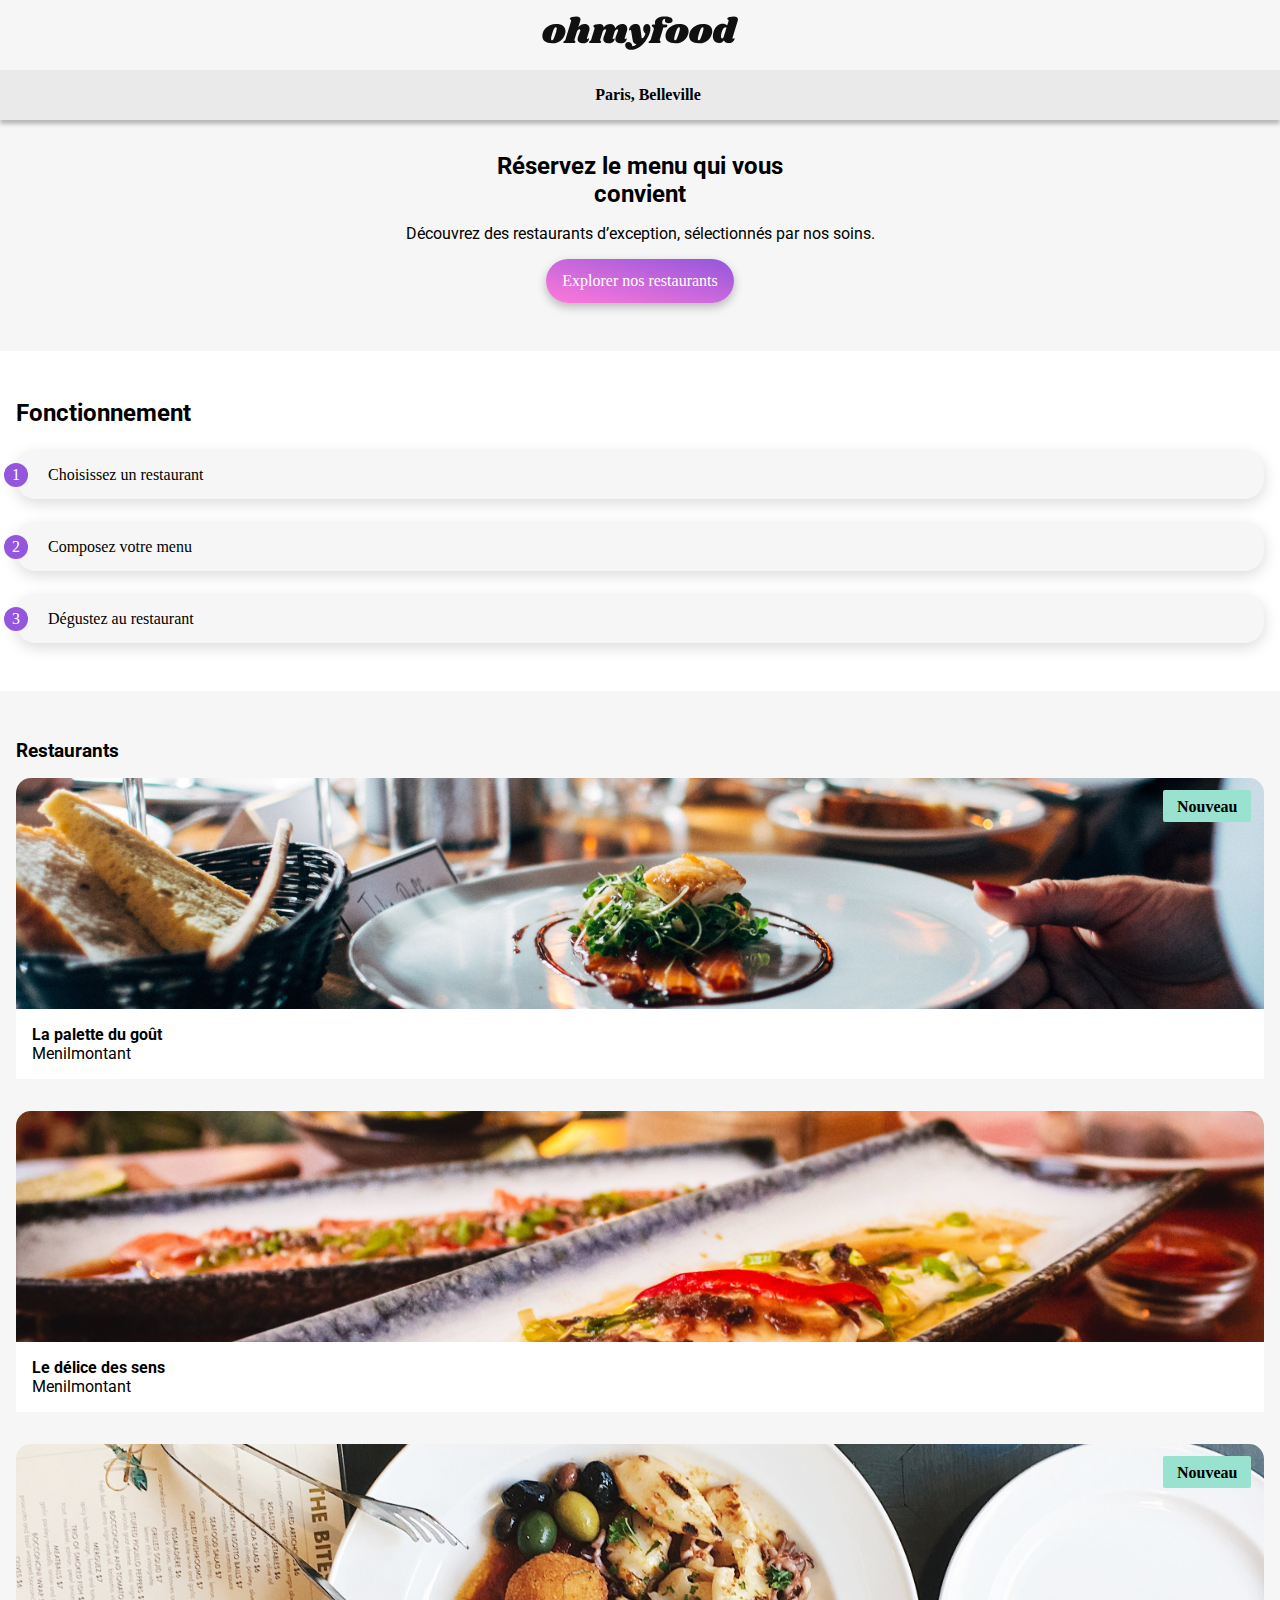
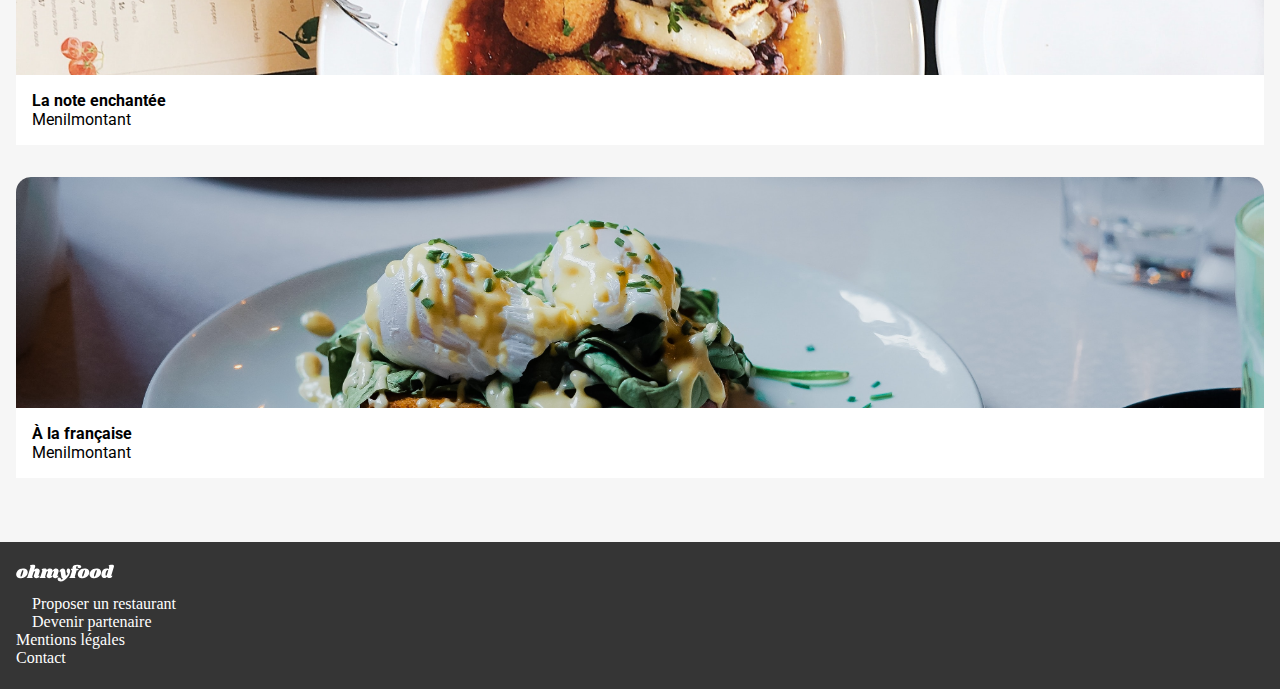
==== index.html @ 1c8f50cb "commit stucture du site plus code html et css indes.html" ====
<!DOCTYPE html>
<html lang="fr">
<head>
    <meta charset="UTF-8">
    <meta name="viewport" content="width=device-width, initial-scale=1.0">
    <title>Ohmyfood</title>
    <link rel="preconnect" href="https://fonts.googleapis.com">
    <link rel="preconnect" href="https://fonts.gstatic.com" crossorigin>
    <link href="https://fonts.googleapis.com/css2?family=Roboto:ital,wght@0,100;0,300;0,400;0,500;0,700;0,900;1,100;1,300;1,400;1,500;1,700;1,900&family=Shrikhand&display=swap" rel="stylesheet">
    <link rel="stylesheet" href="https://cdnjs.cloudflare.com/ajax/libs/font-awesome/6.2.1/css/all.min.css"
    integrity="sha512-MV7K8+y+gLIBoVD59lQIYicR65iaqukzvf/nwasF0nqhPay5w/9lJmVM2hMDcnK1OnMGCdVK+iQrJ7lzPJQd1w=="
    crossorigin="anonymous" referrerpolicy="no-referrer" >
    <link rel="stylesheet" href="./CSS/styles.css" />
</head>
<body>

    <div class="main_contener">
        <hedder class="header">
            <div class="header__logo">
                <a href="#" class="header__link__back hidden"><i class="fa-solid fa-arrow-left"></i></a>
                <img src="./images/logo/ohmyfood@2x.svg" alt="Logo">
            </div>
            <div class="header__location">
                <i class="fa-solid fa-location-dot"></i><span>Paris, Belleville</span>
            </div>
        </hedder>

        <main class="main">
            <section class="present">
                <header class="present__header">
                    <H1 class="present__titre1">Réservez le menu qui vous convient</H1>
                    <p class="present__texte">Découvrez des restaurants d’exception, sélectionnés par nos soins.</p>
                    <a href="#restaurants" class="button">Explorer nos restaurants</a>
                </header>
                <div class="usage">
                    <h1 class="present__titre2">Fonctionnement</h1>
                    <div class="usage__step" value="1">
                        <i class="fa-solid fa-mobile-screen fa-color-grey"></i>
                        <span>Choisissez un restaurant</span>
                    </div>
                    <div class="usage__step" value="2">
                        <i class="fa-solid fa-list-ul fa-color-grey"></i>
                        <span>Composez votre menu</span>
                    </div>
                    <div class="usage__step" value="3">
                        <i class="fa-solid fa-store fa-color-red"></i>
                        <span>Dégustez au restaurant</span>
                    </div>
                </div>
            </section>
            <section class="articles" id="restaurants">
                <h1 class="articles__titre1">Restaurants</h1>
                <a href="./menu1.html">
                    <article class="article">
                        <div class="badge badge__new">Nouveau</div>
                        <img src="./images/restaurants/jay-wennington-N_Y88TWmGwA-unsplash.jpg" alt="Plat" class="article__img">
                        <div class="article__contenu">
                            <div>
                                <h3 class="article__titre2">La palette du goût</h3>
                                <p class="article__texte">Menilmontant</p>
                            </div>
                            <div>
                                <i class="fa-regular fa-heart reco__reg"></i>
                            </div>
                        </div>
                    </article>
                </a>
                <a href="#">
                    <article class="article">
                        <div class="badge">Nouveau</div>
                        <img src="./images/restaurants/louis-hansel-shotsoflouis-qNBGVyOCY8Q-unsplash.jpg" alt="Plat" class="article__img">
                        <div class="article__contenu">
                            <div>
                                <h3 class="article__titre2">Le délice des sens</h3>
                                <p class="article__texte">Menilmontant</p>
                            </div>
                            <div><i class="fa-regular fa-heart"></i></div>
                        </div>
                    </article>
                </a>
                <a href="#">
                    <article class="article">
                        <div class="badge badge__new">Nouveau</div>
                        <img src="./images/restaurants/stil-u2Lp8tXIcjw-unsplash.jpg" alt="Plat" class="article__img">
                        <div class="article__contenu">
                            <div>
                                <h3 class="article__titre2">La note enchantée</h3>
                                <p class="article__texte">Menilmontant</p>
                            </div>
                            <div><i class="fa-regular fa-heart"></i></div>
                        </div>
                    </article>
                </a>
                <a href="#">
                    <article class="article">
                        <div class="badge">Nouveau</div>
                        <img src="./images/restaurants/toa-heftiba-DQKerTsQwi0-unsplash.jpg" alt="Plat" class="article__img">
                        <div class="article__contenu">
                            <div>
                                <h3 class="article__titre2">À la française</h3>
                                <p class="article__texte">Menilmontant</p>
                            </div>
                            <div><i class="fa-regular fa-heart"></i></div>
                        </div>
                    </article>
                </a>
        </main>   
        <footer class="footer">
            <img src="./images/logo/ohmyfood.svg" alt="logo" class="footer__logo">
            <nav class="footer__nav"> 
                <a href="#" class="footer__lnk"><i class="fa-solid fa-utensils fa-color-blc"></i>Proposer un restaurant</a>
                <a href="#" class="footer__lnk"><i class="fa-solid fa-handshake-angle fa-color-blc"></i>Devenir partenaire</a>
                <a href="#" class="footer__lnk">Mentions légales</a>
                <a href="mailto:contact@ohmyfood.com?subject:Contact" class="footer__lnk">Contact</a>
            </nav>
        </footer>
    </div>
</body>
</html>
---- CSS/styles.css ----
@charset "UTF-8";
/* Styles pour le site Ohmyfood */
/* variables et classes genriques */
/*! minireset.css v0.0.6 | MIT License | github.com/jgthms/minireset.css */
html,
body,
p,
ol,
ul,
li,
dl,
dt,
dd,
blockquote,
figure,
fieldset,
legend,
textarea,
pre,
iframe,
hr,
h1,
h2,
h3,
h4,
h5,
h6 {
  margin: 0;
  padding: 0;
}

h1,
h2,
h3,
h4,
h5,
h6 {
  font-size: 100%;
  font-weight: normal;
}

ul {
  list-style: none;
}

button,
input,
select {
  margin: 0;
}

html {
  box-sizing: border-box;
}

*, *::before, *::after {
  box-sizing: inherit;
}

img,
video {
  height: auto;
  max-width: 100%;
}

iframe {
  border: 0;
}

table {
  border-collapse: collapse;
  border-spacing: 0;
}

td,
th {
  padding: 0;
}

:root {
  color: black;
  font-size: 1rem;
}

* {
  box-sizing: border-box;
  color: black;
}

body {
  margin: 0;
}

p {
  font-family: Roboto, sans-serif;
}

a {
  text-decoration: none;
}

.fa-regular {
  color: #9356DC;
  font-weight: 400;
  transition: font-weight 400ms;
}
.fa-regular:hover {
  font-weight: 900;
}

.fa-color-blc {
  color: white;
}

.fa-color-red {
  color: #9356DC;
}

.fa-color-grey {
  color: #7E7E7E;
}

.article__titre2, .article__titre1, .articles__titre1, .present__titre2, .present__titre1 {
  font-family: Roboto, sans-serif;
  font-weight: 700;
  padding: 0;
  margin: 0;
}

.main_contener {
  display: flex;
  flex-direction: column;
  background: #F6F6F6;
  max-width: 1440px;
  margin: auto;
}

.button {
  border-radius: 25px;
  background: linear-gradient(193deg, #9356DC, #FF79DA);
  box-shadow: 0px 4px 10px 0px rgba(0, 0, 0, 0.25);
  color: white;
  padding: 0.8em 1em;
  font-weight: 500;
}
.button:hover {
  color: white;
  opacity: 0.8;
}

/* styles section header */
/* Style entete de page */
.header {
  position: relative;
  display: flex;
  flex-direction: column;
  align-items: center;
}
.header__logo {
  padding: 1rem;
}
.header__link__back {
  position: absolute;
  font-size: 1.5rem;
  font-weight: 900;
  top: 1.2rem;
  left: 1.5rem;
  z-index: 3;
  display: inline-block;
}
.header__location {
  display: flex;
  flex-direction: row;
  justify-content: center;
  gap: 1rem;
  padding: 1rem 0;
  width: 100%;
  background: var(--Grey-2, #EAEAEA);
  box-shadow: 0px 4px 4px 0px rgba(0, 0, 0, 0.25);
}
.header__location span, .header__location i {
  display: inline-block;
  font-weight: 600;
}

.hidden {
  display: none;
}

/* styles section presentation */
/* styles de la section présentation */
.present {
  display: flex;
  flex-direction: column;
  align-items: center;
}
.present__header {
  display: flex;
  flex-direction: column;
  align-items: center;
  padding: 2rem 0 3rem 0;
}
.present__titre1 {
  font-size: 1.5rem;
  width: 70%;
  text-align: center;
}
.present__titre2 {
  font-size: 1.5rem;
  width: 100%;
  text-align: left;
}
.present__texte {
  font-size: 1rem;
  font-weight: 400;
  padding: 1rem;
}

.usage {
  display: flex;
  flex-direction: column;
  background-color: white;
  align-items: center;
  width: 100%;
  padding: 3rem 1rem 3rem 1rem;
  gap: 1.5rem;
  counter-reset: step_count;
}
.usage__step {
  position: relative;
  display: flex;
  flex-direction: row;
  align-items: center;
  gap: 1rem;
  border-radius: 20px;
  background: var(--Background, #F6F6F6);
  box-shadow: 0px 4px 15px 0px rgba(0, 0, 0, 0.15);
  width: 100%;
  height: 3rem;
  padding-left: 1rem;
}
.usage__step::before {
  display: block;
  position: absolute;
  top: 0.75rem;
  left: -0.75rem;
  counter-increment: step_count;
  content: counter(step_count);
  background-color: #9356DC;
  color: white;
  width: 1.5rem;
  height: 1.5rem;
  text-align: center;
  line-height: 1.5rem;
  border-radius: 50%;
}

/* styles section main */
.main {
  display: flex;
  flex-direction: column;
}

.articles {
  display: flex;
  flex-direction: column;
  flex-wrap: wrap;
  justify-content: space-between;
  padding: 3rem 1rem;
  gap: 1rem;
  width: 100%;
}
.articles__titre1 {
  font-size: 1.2rem;
  width: 100%;
}

.article {
  position: relative;
  display: flex;
  flex-direction: column;
  justify-content: space-between;
  align-items: flex-start;
  width: 100%;
  padding: 0 0 1rem 0;
}
.article__contenu {
  display: flex;
  flex-direction: row;
  width: 100%;
  justify-content: space-between;
  align-items: center;
  padding: 1rem;
  background-color: white;
}
.article__contenu--div {
  display: flex;
  flex-direction: column;
  justify-content: center;
}
.article__titre1 {
  font-size: 1.5rem;
}
.article__titre2 {
  font-size: 1rem;
}
.article__texte {
  color: black;
  text-align: left;
  margin: 0;
}
.article__img {
  width: 100%;
  height: 231px;
  object-fit: cover;
  border-radius: 15px 15px 0 0;
}

.badge {
  position: absolute;
  display: none;
  width: 5.5rem;
  height: 2rem;
  top: 0.8rem;
  right: 0.8rem;
  padding-top: 0.5rem;
  font-weight: 700;
  border-radius: 2px;
  background: var(--Green, #99E2D0);
  text-align: center;
}
.badge__new {
  display: block;
}

/* styles section footer */
.footer {
  display: flex;
  flex-direction: column;
  align-items: flex-start;
  padding: 1.4rem 1rem;
  gap: 0.8rem;
  background-color: #353535;
}
.footer__nav {
  display: flex;
  flex-direction: column;
  align-items: flex-start;
  color: white;
}
.footer__lnk {
  display: flex;
  flex-direction: row;
  gap: 1rem;
  color: white;
}
.footer__lnk i::before {
  display: inline-block;
  width: 0.8rem;
}
.footer__logo {
  display: block;
}

/*# sourceMappingURL=styles.css.map */
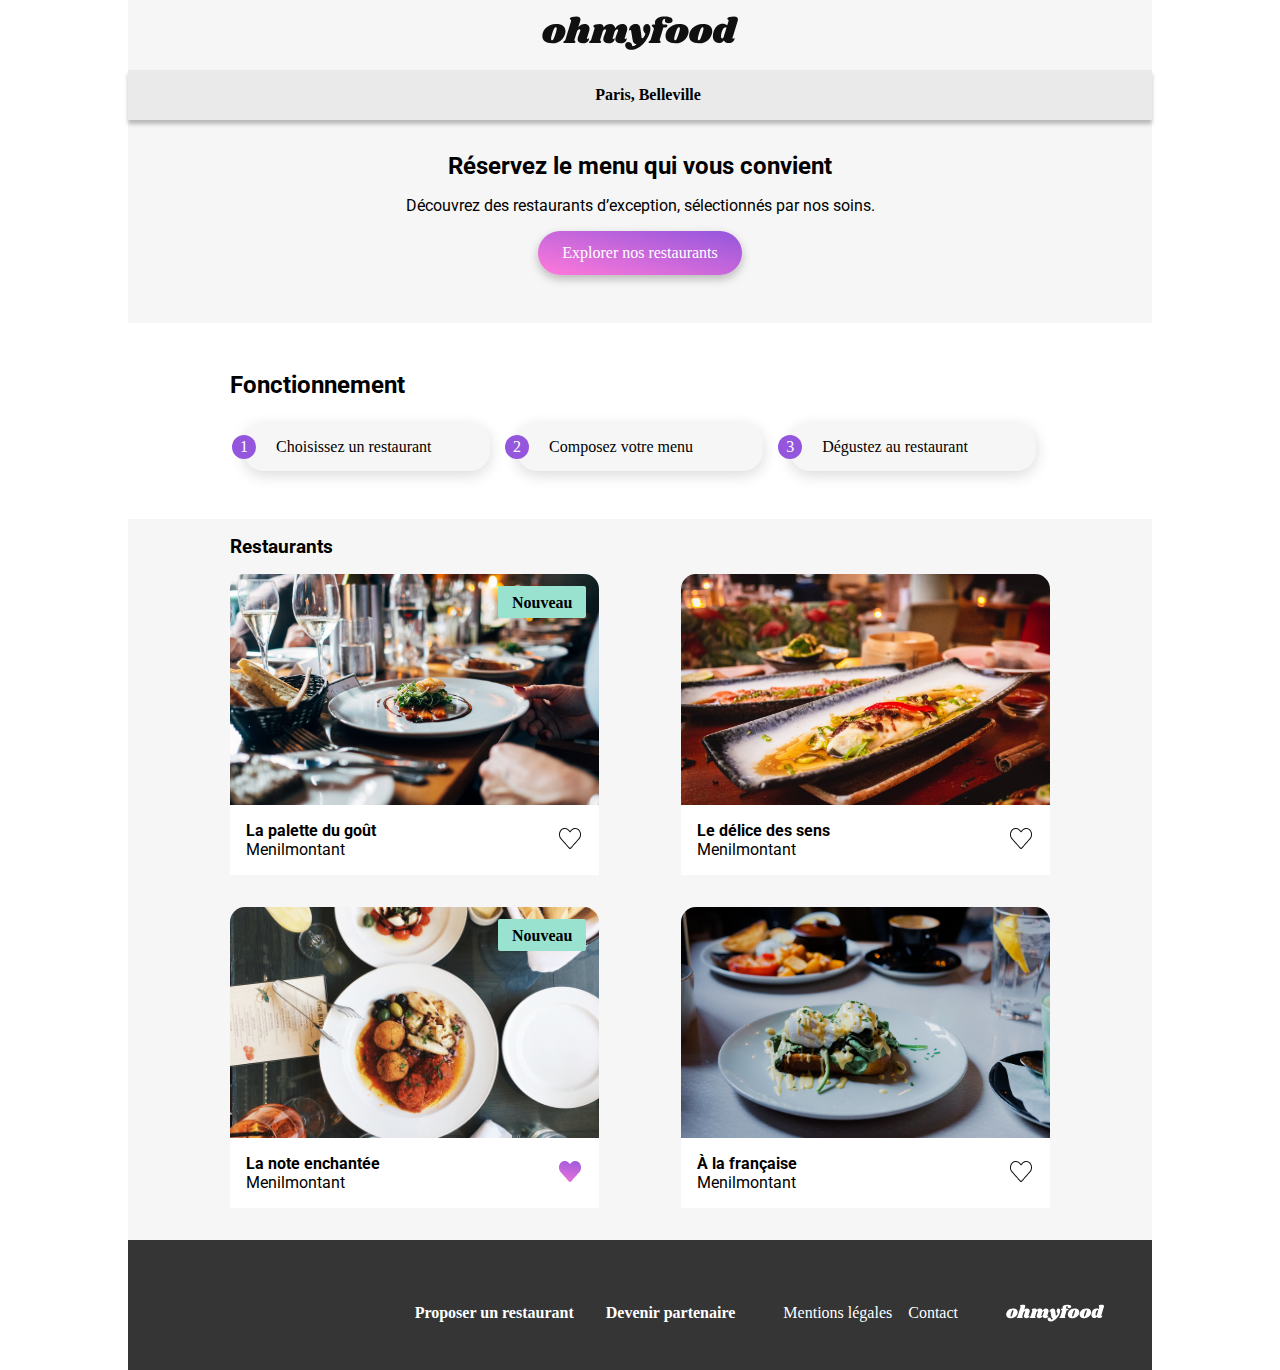
==== commit 69f1f6fa: "Ajout page de menu, transition et animation + responsive" ====
--- a/index.html
+++ b/index.html
@@ -13,8 +13,16 @@
     <link rel="stylesheet" href="./CSS/styles.css" />
 </head>
 <body>
-
-    <div class="main_contener">
+        <!--loader-->
+    <div class="loader">
+        <div class="barre barre_1"></div>
+        <div class="barre barre_2"></div>
+        <div class="barre barre_3"></div>
+        <div class="barre barre_4"></div>
+        <div class="barre barre_5"></div>
+    </div>
+          <!--fin loader-->
+    <div class="main_contener index">
         <hedder class="header">
             <div class="header__logo">
                 <a href="#" class="header__link__back hidden"><i class="fa-solid fa-arrow-left"></i></a>
@@ -34,24 +42,26 @@
                 </header>
                 <div class="usage">
                     <h1 class="present__titre2">Fonctionnement</h1>
-                    <div class="usage__step" value="1">
-                        <i class="fa-solid fa-mobile-screen fa-color-grey"></i>
-                        <span>Choisissez un restaurant</span>
-                    </div>
-                    <div class="usage__step" value="2">
-                        <i class="fa-solid fa-list-ul fa-color-grey"></i>
-                        <span>Composez votre menu</span>
-                    </div>
-                    <div class="usage__step" value="3">
-                        <i class="fa-solid fa-store fa-color-red"></i>
-                        <span>Dégustez au restaurant</span>
+                    <div class="usage__steps">
+                        <div class="usage__step" value="1">
+                            <i class="fa-solid fa-mobile-screen fa-color-grey"></i>
+                            <span>Choisissez un restaurant</span>
+                        </div>
+                        <div class="usage__step" value="2">
+                            <i class="fa-solid fa-list-ul fa-color-grey"></i>
+                            <span>Composez votre menu</span>
+                        </div>
+                        <div class="usage__step" value="3">
+                            <i class="fa-solid fa-store fa-color-red"></i>
+                            <span>Dégustez au restaurant</span>
+                        </div>
                     </div>
                 </div>
             </section>
             <section class="articles" id="restaurants">
-                <h1 class="articles__titre1">Restaurants</h1>
-                <a href="./menu1.html">
-                    <article class="article">
+                <h1 class="articles__titre1">Restaurants</h1> 
+                <a href="./menu1.html" class="articles__a" >
+                    <article class="article ">
                         <div class="badge badge__new">Nouveau</div>
                         <img src="./images/restaurants/jay-wennington-N_Y88TWmGwA-unsplash.jpg" alt="Plat" class="article__img">
                         <div class="article__contenu">
@@ -59,13 +69,11 @@
                                 <h3 class="article__titre2">La palette du goût</h3>
                                 <p class="article__texte">Menilmontant</p>
                             </div>
-                            <div>
-                                <i class="fa-regular fa-heart reco__reg"></i>
-                            </div>
+                            <div class="like like__no"></div>
                         </div>
                     </article>
                 </a>
-                <a href="#">
+                <a href="#" class="articles__a">
                     <article class="article">
                         <div class="badge">Nouveau</div>
                         <img src="./images/restaurants/louis-hansel-shotsoflouis-qNBGVyOCY8Q-unsplash.jpg" alt="Plat" class="article__img">
@@ -74,11 +82,11 @@
                                 <h3 class="article__titre2">Le délice des sens</h3>
                                 <p class="article__texte">Menilmontant</p>
                             </div>
-                            <div><i class="fa-regular fa-heart"></i></div>
+                            <div class="like like__no"></div>
                         </div>
                     </article>
                 </a>
-                <a href="#">
+                <a href="#" class="articles__a">
                     <article class="article">
                         <div class="badge badge__new">Nouveau</div>
                         <img src="./images/restaurants/stil-u2Lp8tXIcjw-unsplash.jpg" alt="Plat" class="article__img">
@@ -87,11 +95,11 @@
                                 <h3 class="article__titre2">La note enchantée</h3>
                                 <p class="article__texte">Menilmontant</p>
                             </div>
-                            <div><i class="fa-regular fa-heart"></i></div>
+                            <div class="like like__ok"></div>
                         </div>
                     </article>
                 </a>
-                <a href="#">
+                <a href="#" class="articles__a">
                     <article class="article">
                         <div class="badge">Nouveau</div>
                         <img src="./images/restaurants/toa-heftiba-DQKerTsQwi0-unsplash.jpg" alt="Plat" class="article__img">
@@ -100,16 +108,18 @@
                                 <h3 class="article__titre2">À la française</h3>
                                 <p class="article__texte">Menilmontant</p>
                             </div>
-                            <div><i class="fa-regular fa-heart"></i></div>
+                            <div class="like like__no"></div>
                         </div>
                     </article>
                 </a>
         </main>   
         <footer class="footer">
             <img src="./images/logo/ohmyfood.svg" alt="logo" class="footer__logo">
-            <nav class="footer__nav"> 
+            <nav class="footer__nav__req"> 
                 <a href="#" class="footer__lnk"><i class="fa-solid fa-utensils fa-color-blc"></i>Proposer un restaurant</a>
                 <a href="#" class="footer__lnk"><i class="fa-solid fa-handshake-angle fa-color-blc"></i>Devenir partenaire</a>
+            </nav>
+            <nav class="footer__nav__leg"> 
                 <a href="#" class="footer__lnk">Mentions légales</a>
                 <a href="mailto:contact@ohmyfood.com?subject:Contact" class="footer__lnk">Contact</a>
             </nav>
--- a/CSS/styles.css
+++ b/CSS/styles.css
@@ -99,13 +99,24 @@
   text-decoration: none;
 }
 
-.fa-regular {
-  color: #9356DC;
-  font-weight: 400;
-  transition: font-weight 400ms;
-}
-.fa-regular:hover {
-  font-weight: 900;
+.like {
+  display: inline-block;
+  width: 1.5rem;
+  height: 1.5rem;
+  line-height: 1.5rem;
+  background-repeat: no-repeat;
+}
+.like__no {
+  background-image: url(../images/Like_no.png);
+}
+.like__no:hover {
+  background-image: url(../images/Like_ok.png);
+}
+.like__ok {
+  background-image: url(../images/Like_ok.png);
+}
+.like__ok:hover {
+  background-image: url(../images/Like_no.png);
 }
 
 .fa-color-blc {
@@ -120,27 +131,48 @@
   color: #7E7E7E;
 }
 
-.article__titre2, .article__titre1, .articles__titre1, .present__titre2, .present__titre1 {
+.menu__titre3, .menu__titre2, .menu__titre1, .article__titre2, .article__titre1, .articles__titre1, .present__titre2, .present__titre1 {
   font-family: Roboto, sans-serif;
   font-weight: 700;
   padding: 0;
   margin: 0;
 }
 
+@keyframes contener {
+  from {
+    opacity: 0;
+  }
+  to {
+    opacity: 1;
+  }
+}
+.index {
+  animation: contener 1000ms 3250ms both;
+}
+
 .main_contener {
   display: flex;
   flex-direction: column;
-  background: #F6F6F6;
-  max-width: 1440px;
+  justify-content: space-between;
+  background-color: #F6F6F6;
+  max-width: 1024px;
   margin: auto;
+}
+
+.main {
+  display: flex;
+  flex-direction: column;
+  position: relative;
 }
 
 .button {
   border-radius: 25px;
   background: linear-gradient(193deg, #9356DC, #FF79DA);
   box-shadow: 0px 4px 10px 0px rgba(0, 0, 0, 0.25);
+  align-self: center;
+  text-align: center;
   color: white;
-  padding: 0.8em 1em;
+  padding: 0.8em 1.5em;
   font-weight: 500;
 }
 .button:hover {
@@ -149,12 +181,64 @@
 }
 
 /* styles section header */
+@keyframes barre {
+  from {
+    transform: scaleY(0);
+  }
+  to {
+    transform: scale(1);
+  }
+}
+.loader {
+  margin: auto;
+  position: fixed;
+  top: calc(50% - 2.5rem);
+  left: calc(50% - 6rem);
+  display: flex;
+  flex-direction: row;
+  justify-content: center;
+  width: 12rem;
+  height: 5rem;
+  gap: 0.5rem;
+  z-index: 1;
+}
+
+.barre {
+  display: block;
+  width: 0.5rem;
+  height: 5rem;
+  transform: scale(0);
+  background-image: linear-gradient(to top, #30cfd0 0%, #330867 50%, #30cfd0 100%);
+  border-radius: 100%;
+}
+
+.barre_1 {
+  animation: barre 500ms 250ms 6;
+}
+
+.barre_2 {
+  animation: barre 300ms 250ms 10;
+}
+
+.barre_3 {
+  animation: barre 600ms 250ms 5;
+}
+
+.barre_4 {
+  animation: barre 500ms 250ms 6;
+}
+
+.barre_5 {
+  animation: barre 300ms 250ms 10;
+}
+
 /* Style entete de page */
 .header {
   position: relative;
   display: flex;
   flex-direction: column;
   align-items: center;
+  width: 100%;
 }
 .header__logo {
   padding: 1rem;
@@ -182,6 +266,11 @@
   display: inline-block;
   font-weight: 600;
 }
+.header__img, .header__img img {
+  height: 275px;
+  width: 100%;
+  object-fit: cover;
+}
 
 .hidden {
   display: none;
@@ -233,7 +322,7 @@
   align-items: center;
   gap: 1rem;
   border-radius: 20px;
-  background: var(--Background, #F6F6F6);
+  background: #F6F6F6;
   box-shadow: 0px 4px 15px 0px rgba(0, 0, 0, 0.15);
   width: 100%;
   height: 3rem;
@@ -284,6 +373,9 @@
   width: 100%;
   padding: 0 0 1rem 0;
 }
+.article__link {
+  width: 100%;
+}
 .article__contenu {
   display: flex;
   flex-direction: row;
@@ -297,6 +389,9 @@
   display: flex;
   flex-direction: column;
   justify-content: center;
+}
+.article__a {
+  width: 100%;
 }
 .article__titre1 {
   font-size: 1.5rem;
@@ -326,10 +421,185 @@
   padding-top: 0.5rem;
   font-weight: 700;
   border-radius: 2px;
-  background: var(--Green, #99E2D0);
+  background: #99E2D0;
   text-align: center;
 }
 .badge__new {
+  display: block;
+}
+
+@keyframes group_plats {
+  from {
+    transform: translateX(-3000px);
+  }
+  to {
+    transform: translateX(0);
+  }
+}
+@keyframes plat {
+  from {
+    opacity: 0;
+    transform: scale(0.5);
+  }
+  to {
+    opacity: 1;
+    transform: scale(1);
+  }
+}
+.menu {
+  display: flex;
+  flex-direction: column;
+  background-color: #F6F6F6;
+  position: relative;
+  top: -3rem;
+  border-radius: 2rem 2rem 0 0;
+  width: 100%;
+  gap: 2.5rem;
+  padding: 2rem 1rem;
+}
+.menu__form {
+  display: flex;
+  flex-direction: column;
+  gap: 2.5rem;
+}
+.menu__header {
+  display: flex;
+  flex-direction: row;
+  align-items: center;
+  justify-content: space-between;
+}
+.menu__titre1 {
+  font-family: Shrikhand;
+  font-size: 1.6rem;
+}
+.menu__titre2 {
+  position: relative;
+  font-family: Roboto;
+  font-size: 1.2rem;
+  font-weight: 300;
+  text-transform: uppercase;
+  padding-bottom: 0.3rem;
+  background-color: transparent;
+}
+.menu__titre2::before {
+  display: block;
+  content: "";
+  position: absolute;
+  top: 1.5rem;
+  left: 0;
+  width: 3rem;
+  height: 0.2rem;
+  background-color: #99E2D0;
+}
+.menu__titre3 {
+  margin: 0;
+  display: block;
+  grid-area: label;
+  width: 100%;
+  font-size: 1.2rem;
+  font-weight: 500;
+  white-space: nowrap;
+  overflow: hidden;
+  text-overflow: ellipsis;
+  padding: 0.5rem 0 0 0.5rem;
+}
+.menu__plats {
+  display: flex;
+  flex-direction: column;
+  position: relative;
+  border-radius: 0.5rem;
+  gap: 0.2rem;
+}
+.menu__plat {
+  display: flex;
+  flex-direction: row;
+  justify-content: space-between;
+  width: 100%;
+  position: relative;
+  border-radius: 1rem;
+  margin: 0.75rem 0;
+  white-space: nowrap;
+  overflow: hidden;
+}
+.menu__grp1 {
+  animation: group_plats 500ms 250ms both;
+}
+.menu__grp1 .menu__plat {
+  animation: plat 500ms 800ms both;
+}
+.menu__grp2 {
+  animation: group_plats 500ms 1300ms both;
+}
+.menu__grp2 .menu__plat {
+  animation: plat 500ms 1800ms both;
+}
+.menu__grp3 {
+  animation: group_plats 500ms 2400ms both;
+}
+.menu__grp3 .menu__plat {
+  animation: plat 500ms 3000ms both;
+}
+.menu__content {
+  display: flex;
+  flex-direction: column;
+  justify-content: space-between;
+  width: 100%;
+  white-space: nowrap;
+  overflow: hidden;
+}
+.menu__check {
+  position: relative;
+  width: 100%;
+  padding: 0 0.5rem 0.5rem;
+  white-space: nowrap;
+  overflow: hidden;
+}
+.menu__check input {
+  position: absolute;
+  opacity: 0;
+}
+.menu__label {
+  position: relative;
+  display: grid;
+  font-size: 1rem;
+  font-weight: 300;
+  grid-template-columns: 1fr 3rem auto;
+  grid-template-areas: "label price check";
+  gap: 0.7rem;
+  width: 100%;
+  border-radius: 1rem;
+  background-color: white;
+  box-shadow: 0px 4.011px 15.043px 0px rgba(0, 0, 0, 0.1);
+}
+.menu__label__text {
+  grid-area: label;
+  white-space: nowrap;
+  overflow: hidden;
+  text-overflow: ellipsis;
+  padding: 2rem 0 0.8rem 0.5rem;
+}
+.menu__price {
+  grid-area: price;
+  align-self: center;
+  text-align: right;
+  font-weight: 700;
+}
+.menu__check__i {
+  display: none;
+  grid-area: check;
+  font-size: 1rem;
+  width: 3rem;
+  align-self: center;
+  background-color: #99E2D0;
+  color: white;
+  text-align: center;
+  border-radius: 0 1rem 1rem 0;
+  padding: 1.5rem 0;
+}
+.menu__check input:hover + label i {
+  display: block;
+}
+.menu__check input:checked + label i {
   display: block;
 }
 
@@ -341,12 +611,17 @@
   padding: 1.4rem 1rem;
   gap: 0.8rem;
   background-color: #353535;
-}
-.footer__nav {
+  bottom: 0;
+  left: 0;
+}
+.footer__nav__leg, .footer__nav__req {
   display: flex;
   flex-direction: column;
   align-items: flex-start;
   color: white;
+}
+.footer__nav__req {
+  font-weight: 600;
 }
 .footer__lnk {
   display: flex;
@@ -362,4 +637,58 @@
   display: block;
 }
 
+@media (min-width: 768px) {
+  .main__contener {
+    width: 800px;
+  }
+  .present__titre1 {
+    width: 100%;
+  }
+  .usage {
+    padding: 3rem 10%;
+  }
+  .usage__steps {
+    display: flex;
+    flex-direction: row;
+    justify-content: space-around;
+    width: 100%;
+  }
+  .usage__step {
+    width: 30%;
+  }
+  .articles {
+    display: flex;
+    flex-direction: row;
+    flex-wrap: wrap;
+    justify-content: space-between;
+    padding: 1rem 10%;
+  }
+  .articles__a {
+    width: 45%;
+  }
+  .footer {
+    flex-direction: row;
+    justify-content: flex-end;
+    width: 100%;
+    gap: 3rem;
+    padding: 4rem 3rem 3rem 3rem;
+  }
+  .footer__nav__leg {
+    order: 2;
+    flex-direction: row;
+    justify-content: space-between;
+    gap: 1rem;
+  }
+  .footer__nav__req {
+    order: 1;
+    flex-direction: row;
+    justify-content: space-between;
+    gap: 1rem;
+  }
+  .footer img {
+    order: 3;
+  }
+  /* style pour les pages menu */
+}
+
 /*# sourceMappingURL=styles.css.map */
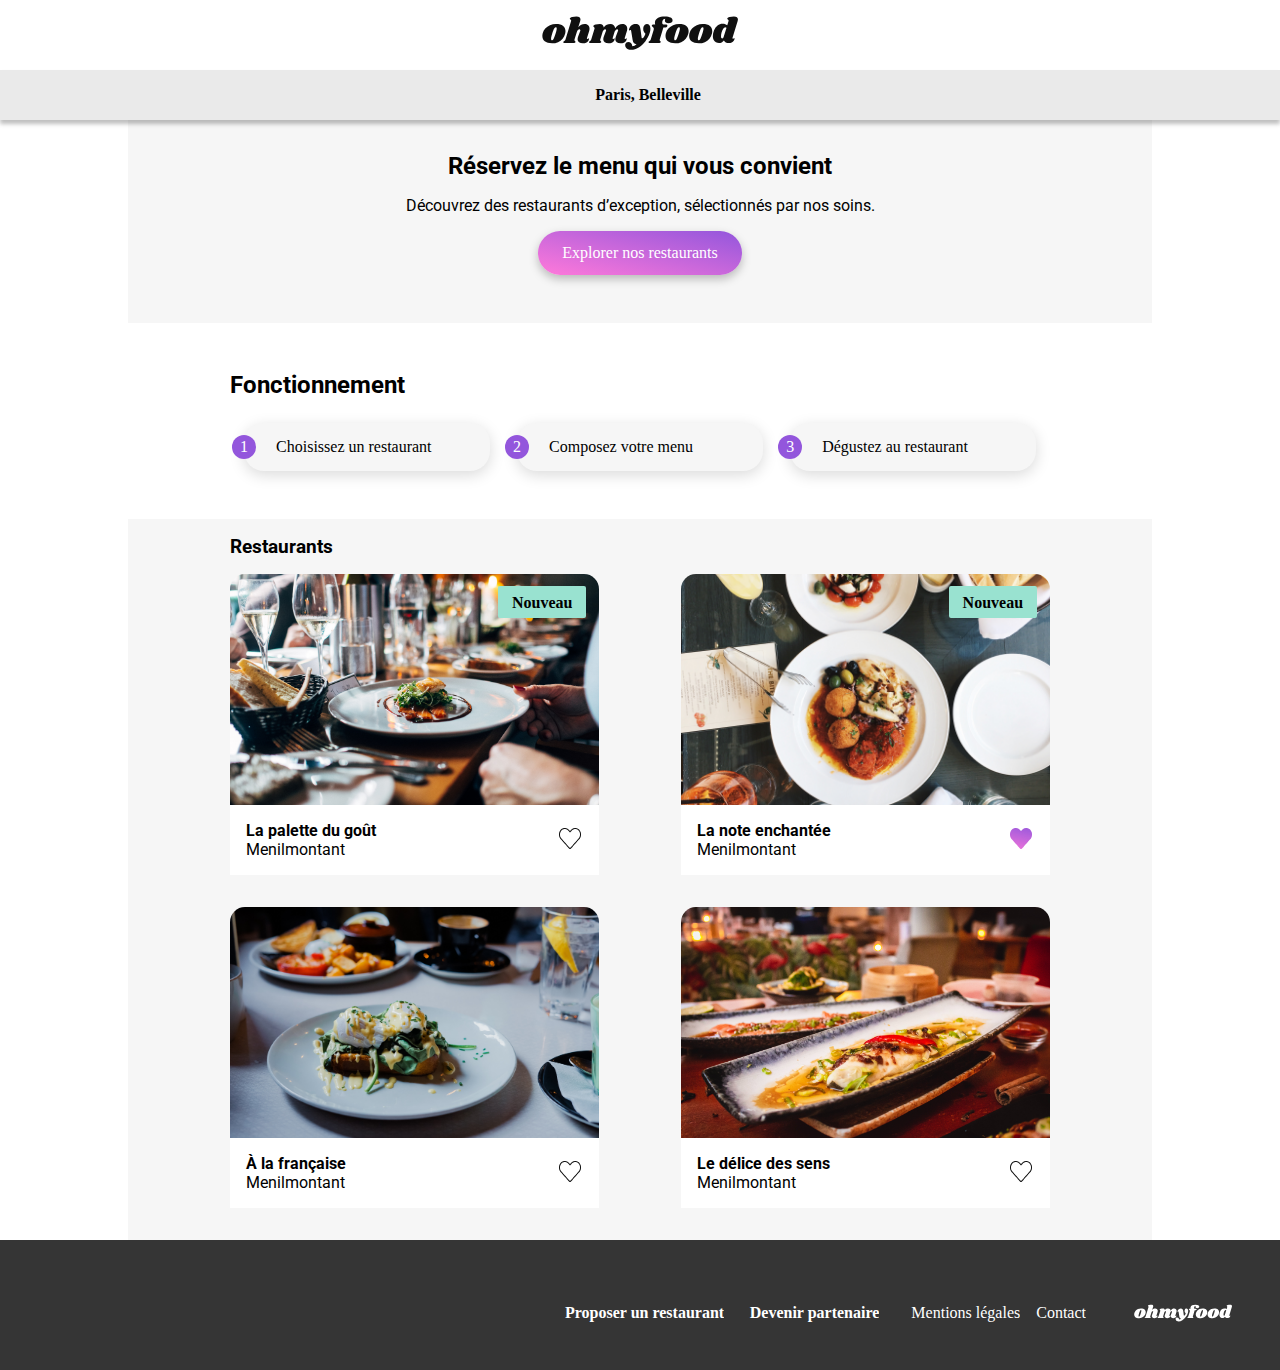
==== commit e6bc78d2: "modif. nom images restaurants - ajout responsive tablettes + fix animation survole menu" ====
--- a/index.html
+++ b/index.html
@@ -10,7 +10,7 @@
     <link rel="stylesheet" href="https://cdnjs.cloudflare.com/ajax/libs/font-awesome/6.2.1/css/all.min.css"
     integrity="sha512-MV7K8+y+gLIBoVD59lQIYicR65iaqukzvf/nwasF0nqhPay5w/9lJmVM2hMDcnK1OnMGCdVK+iQrJ7lzPJQd1w=="
     crossorigin="anonymous" referrerpolicy="no-referrer" >
-    <link rel="stylesheet" href="./CSS/styles.css" />
+    <link rel="stylesheet" href="./CSS/styles.css">
 </head>
 <body>
         <!--loader-->
@@ -23,7 +23,7 @@
     </div>
           <!--fin loader-->
     <div class="main_contener index">
-        <hedder class="header">
+        <header class="header">
             <div class="header__logo">
                 <a href="#" class="header__link__back hidden"><i class="fa-solid fa-arrow-left"></i></a>
                 <img src="./images/logo/ohmyfood@2x.svg" alt="Logo">
@@ -31,7 +31,7 @@
             <div class="header__location">
                 <i class="fa-solid fa-location-dot"></i><span>Paris, Belleville</span>
             </div>
-        </hedder>
+        </header>
 
         <main class="main">
             <section class="present">
@@ -43,15 +43,15 @@
                 <div class="usage">
                     <h1 class="present__titre2">Fonctionnement</h1>
                     <div class="usage__steps">
-                        <div class="usage__step" value="1">
+                        <div class="usage__step">
                             <i class="fa-solid fa-mobile-screen fa-color-grey"></i>
                             <span>Choisissez un restaurant</span>
                         </div>
-                        <div class="usage__step" value="2">
+                        <div class="usage__step">
                             <i class="fa-solid fa-list-ul fa-color-grey"></i>
                             <span>Composez votre menu</span>
                         </div>
-                        <div class="usage__step" value="3">
+                        <div class="usage__step">
                             <i class="fa-solid fa-store fa-color-red"></i>
                             <span>Dégustez au restaurant</span>
                         </div>
@@ -63,7 +63,7 @@
                 <a href="./menu1.html" class="articles__a" >
                     <article class="article ">
                         <div class="badge badge__new">Nouveau</div>
-                        <img src="./images/restaurants/jay-wennington-N_Y88TWmGwA-unsplash.jpg" alt="Plat" class="article__img">
+                        <img src="./images/restaurants/la_palette_du_gout.jpg" alt="Plat" class="article__img">
                         <div class="article__contenu">
                             <div>
                                 <h3 class="article__titre2">La palette du goût</h3>
@@ -75,21 +75,8 @@
                 </a>
                 <a href="#" class="articles__a">
                     <article class="article">
-                        <div class="badge">Nouveau</div>
-                        <img src="./images/restaurants/louis-hansel-shotsoflouis-qNBGVyOCY8Q-unsplash.jpg" alt="Plat" class="article__img">
-                        <div class="article__contenu">
-                            <div>
-                                <h3 class="article__titre2">Le délice des sens</h3>
-                                <p class="article__texte">Menilmontant</p>
-                            </div>
-                            <div class="like like__no"></div>
-                        </div>
-                    </article>
-                </a>
-                <a href="#" class="articles__a">
-                    <article class="article">
                         <div class="badge badge__new">Nouveau</div>
-                        <img src="./images/restaurants/stil-u2Lp8tXIcjw-unsplash.jpg" alt="Plat" class="article__img">
+                        <img src="./images/restaurants/La_note_enchantee.jpg" alt="Plat" class="article__img">
                         <div class="article__contenu">
                             <div>
                                 <h3 class="article__titre2">La note enchantée</h3>
@@ -102,7 +89,7 @@
                 <a href="#" class="articles__a">
                     <article class="article">
                         <div class="badge">Nouveau</div>
-                        <img src="./images/restaurants/toa-heftiba-DQKerTsQwi0-unsplash.jpg" alt="Plat" class="article__img">
+                        <img src="./images/restaurants/a_la_francaise.jpg" alt="Plat" class="article__img">
                         <div class="article__contenu">
                             <div>
                                 <h3 class="article__titre2">À la française</h3>
@@ -112,17 +99,33 @@
                         </div>
                     </article>
                 </a>
+                <a href="#" class="articles__a">
+                    <article class="article">
+                        <div class="badge">Nouveau</div>
+                        <img src="./images/restaurants/Le_delice_des_sens.jpg" alt="Plat" class="article__img">
+                        <div class="article__contenu">
+                            <div>
+                                <h3 class="article__titre2">Le délice des sens</h3>
+                                <p class="article__texte">Menilmontant</p>
+                            </div>
+                            <div class="like like__no"></div>
+                        </div>
+                    </article>
+                </a>
+            </section>
         </main>   
         <footer class="footer">
             <img src="./images/logo/ohmyfood.svg" alt="logo" class="footer__logo">
-            <nav class="footer__nav__req"> 
-                <a href="#" class="footer__lnk"><i class="fa-solid fa-utensils fa-color-blc"></i>Proposer un restaurant</a>
-                <a href="#" class="footer__lnk"><i class="fa-solid fa-handshake-angle fa-color-blc"></i>Devenir partenaire</a>
-            </nav>
-            <nav class="footer__nav__leg"> 
-                <a href="#" class="footer__lnk">Mentions légales</a>
-                <a href="mailto:contact@ohmyfood.com?subject:Contact" class="footer__lnk">Contact</a>
-            </nav>
+            <div class="footer__nav">
+                <nav class="footer__nav__req"> 
+                    <a href="#" class="footer__lnk"><i class="fa-solid fa-utensils fa-color-blc"></i>Proposer un restaurant</a>
+                    <a href="#" class="footer__lnk"><i class="fa-solid fa-handshake-angle fa-color-blc"></i>Devenir partenaire</a>
+                </nav>
+                <nav class="footer__nav__leg"> 
+                    <a href="#" class="footer__lnk">Mentions légales</a>
+                    <a href="mailto:contact@ohmyfood.com?subject:Contact" class="footer__lnk">Contact</a>
+                </nav>
+            </div>
         </footer>
     </div>
 </body>
--- a/CSS/styles.css
+++ b/CSS/styles.css
@@ -108,12 +108,14 @@
 }
 .like__no {
   background-image: url(../images/Like_no.png);
+  transition: background-image 250ms;
 }
 .like__no:hover {
   background-image: url(../images/Like_ok.png);
 }
 .like__ok {
   background-image: url(../images/Like_ok.png);
+  transition: background-image 250ms;
 }
 .like__ok:hover {
   background-image: url(../images/Like_no.png);
@@ -154,15 +156,15 @@
   display: flex;
   flex-direction: column;
   justify-content: space-between;
+  background-color: white;
+  margin: 0 auto;
+}
+
+.main {
+  display: flex;
+  flex-direction: column;
+  position: relative;
   background-color: #F6F6F6;
-  max-width: 1024px;
-  margin: auto;
-}
-
-.main {
-  display: flex;
-  flex-direction: column;
-  position: relative;
 }
 
 .button {
@@ -176,7 +178,6 @@
   font-weight: 500;
 }
 .button:hover {
-  color: white;
   opacity: 0.8;
 }
 
@@ -208,7 +209,7 @@
   width: 0.5rem;
   height: 5rem;
   transform: scale(0);
-  background-image: linear-gradient(to top, #30cfd0 0%, #330867 50%, #30cfd0 100%);
+  background-image: linear-gradient(to top, #99E2D0 0%, #9356DC 50%, #99E2D0 100%);
   border-radius: 100%;
 }
 
@@ -261,6 +262,7 @@
   width: 100%;
   background: var(--Grey-2, #EAEAEA);
   box-shadow: 0px 4px 4px 0px rgba(0, 0, 0, 0.25);
+  z-index: 1;
 }
 .header__location span, .header__location i {
   display: inline-block;
@@ -446,16 +448,41 @@
     transform: scale(1);
   }
 }
+@keyframes check {
+  from {
+    opacity: 0;
+    transform: scale(0);
+    transform: translateX(5rem);
+  }
+  to {
+    opacity: 1;
+    transform: scale(1);
+    transform: translateX(0);
+  }
+}
+@keyframes checkout {
+  from {
+    opacity: 1;
+    transform: scale(1);
+    display: block;
+  }
+  to {
+    opacity: 0;
+    transform: scale(0);
+    transform: translateX(5rem);
+  }
+}
 .menu {
   display: flex;
   flex-direction: column;
   background-color: #F6F6F6;
   position: relative;
-  top: -3rem;
+  top: -2rem;
   border-radius: 2rem 2rem 0 0;
   width: 100%;
   gap: 2.5rem;
   padding: 2rem 1rem;
+  margin: auto;
 }
 .menu__form {
   display: flex;
@@ -492,16 +519,19 @@
   background-color: #99E2D0;
 }
 .menu__titre3 {
-  margin: 0;
+  position: relative;
+  margin-top: -2rem;
   display: block;
   grid-area: label;
-  width: 100%;
+  width: calc(100% - 6rem);
+  top: 2rem;
   font-size: 1.2rem;
   font-weight: 500;
   white-space: nowrap;
   overflow: hidden;
   text-overflow: ellipsis;
   padding: 0.5rem 0 0 0.5rem;
+  z-index: 1;
 }
 .menu__plats {
   display: flex;
@@ -517,7 +547,7 @@
   width: 100%;
   position: relative;
   border-radius: 1rem;
-  margin: 0.75rem 0;
+  margin-top: 0.5rem;
   white-space: nowrap;
   overflow: hidden;
 }
@@ -550,7 +580,7 @@
 .menu__check {
   position: relative;
   width: 100%;
-  padding: 0 0.5rem 0.5rem;
+  padding: 0 0.5rem 0.5 rem;
   white-space: nowrap;
   overflow: hidden;
 }
@@ -594,13 +624,20 @@
   color: white;
   text-align: center;
   border-radius: 0 1rem 1rem 0;
-  padding: 1.5rem 0;
+  padding: 1.4rem 0;
 }
 .menu__check input:hover + label i {
   display: block;
+  opacity: 1;
+  animation: check 250ms;
+}
+.menu__check input:not(hover) + label i {
+  opacity: 0;
+  animation: checkout 250ms;
 }
 .menu__check input:checked + label i {
   display: block;
+  opacity: 1;
 }
 
 /* styles section footer */
@@ -611,8 +648,6 @@
   padding: 1.4rem 1rem;
   gap: 0.8rem;
   background-color: #353535;
-  bottom: 0;
-  left: 0;
 }
 .footer__nav__leg, .footer__nav__req {
   display: flex;
@@ -644,17 +679,23 @@
   .present__titre1 {
     width: 100%;
   }
+  .present__titre2 {
+    width: 100%;
+    text-align: center;
+  }
   .usage {
     padding: 3rem 10%;
+    align-items: center;
   }
   .usage__steps {
     display: flex;
-    flex-direction: row;
-    justify-content: space-around;
+    flex-direction: column;
+    justify-content: center;
+    align-items: center;
     width: 100%;
   }
   .usage__step {
-    width: 30%;
+    width: 40%;
   }
   .articles {
     display: flex;
@@ -673,22 +714,89 @@
     gap: 3rem;
     padding: 4rem 3rem 3rem 3rem;
   }
+  .footer__nav {
+    display: flex;
+    flex-direction: column;
+    width: 100%;
+    justify-content: center;
+    align-items: flex-end;
+  }
   .footer__nav__leg {
+    width: 60%;
     order: 2;
     flex-direction: row;
     justify-content: space-between;
     gap: 1rem;
   }
   .footer__nav__req {
+    width: 60%;
     order: 1;
     flex-direction: row;
     justify-content: space-between;
     gap: 1rem;
   }
+  .footer__lnk {
+    display: inline-block;
+    width: 45%;
+    text-align: left;
+    white-space: nowrap;
+    overflow: hidden;
+    text-overflow: ellipsis;
+  }
+  .footer__lnk i {
+    padding-right: 0.6rem;
+  }
   .footer img {
     order: 3;
   }
   /* style pour les pages menu */
+  .main {
+    width: 80%;
+    margin: 0 auto;
+  }
+  .menu__plats {
+    width: 70%;
+    margin: 0 auto 0 auto;
+  }
+  .menu__header {
+    justify-content: center;
+    gap: 3rem;
+  }
+}
+@media (min-width: 1024px) {
+  .present__titre2 {
+    text-align: left;
+  }
+  .usage {
+    padding: 3rem 10%;
+  }
+  .usage__steps {
+    display: flex;
+    flex-direction: row;
+    justify-content: space-around;
+    width: 100%;
+  }
+  .usage__step {
+    width: 30%;
+  }
+  .footer__nav {
+    display: flex;
+    flex-direction: row;
+    justify-content: flex-end;
+    align-items: center;
+    gap: 2rem;
+  }
+  .footer__nav__leg {
+    width: auto;
+    justify-content: flex-end;
+  }
+  .footer__nav__req {
+    width: auto;
+    justify-content: flex-end;
+  }
+  .footer__lnk {
+    width: auto;
+  }
 }
 
 /*# sourceMappingURL=styles.css.map */
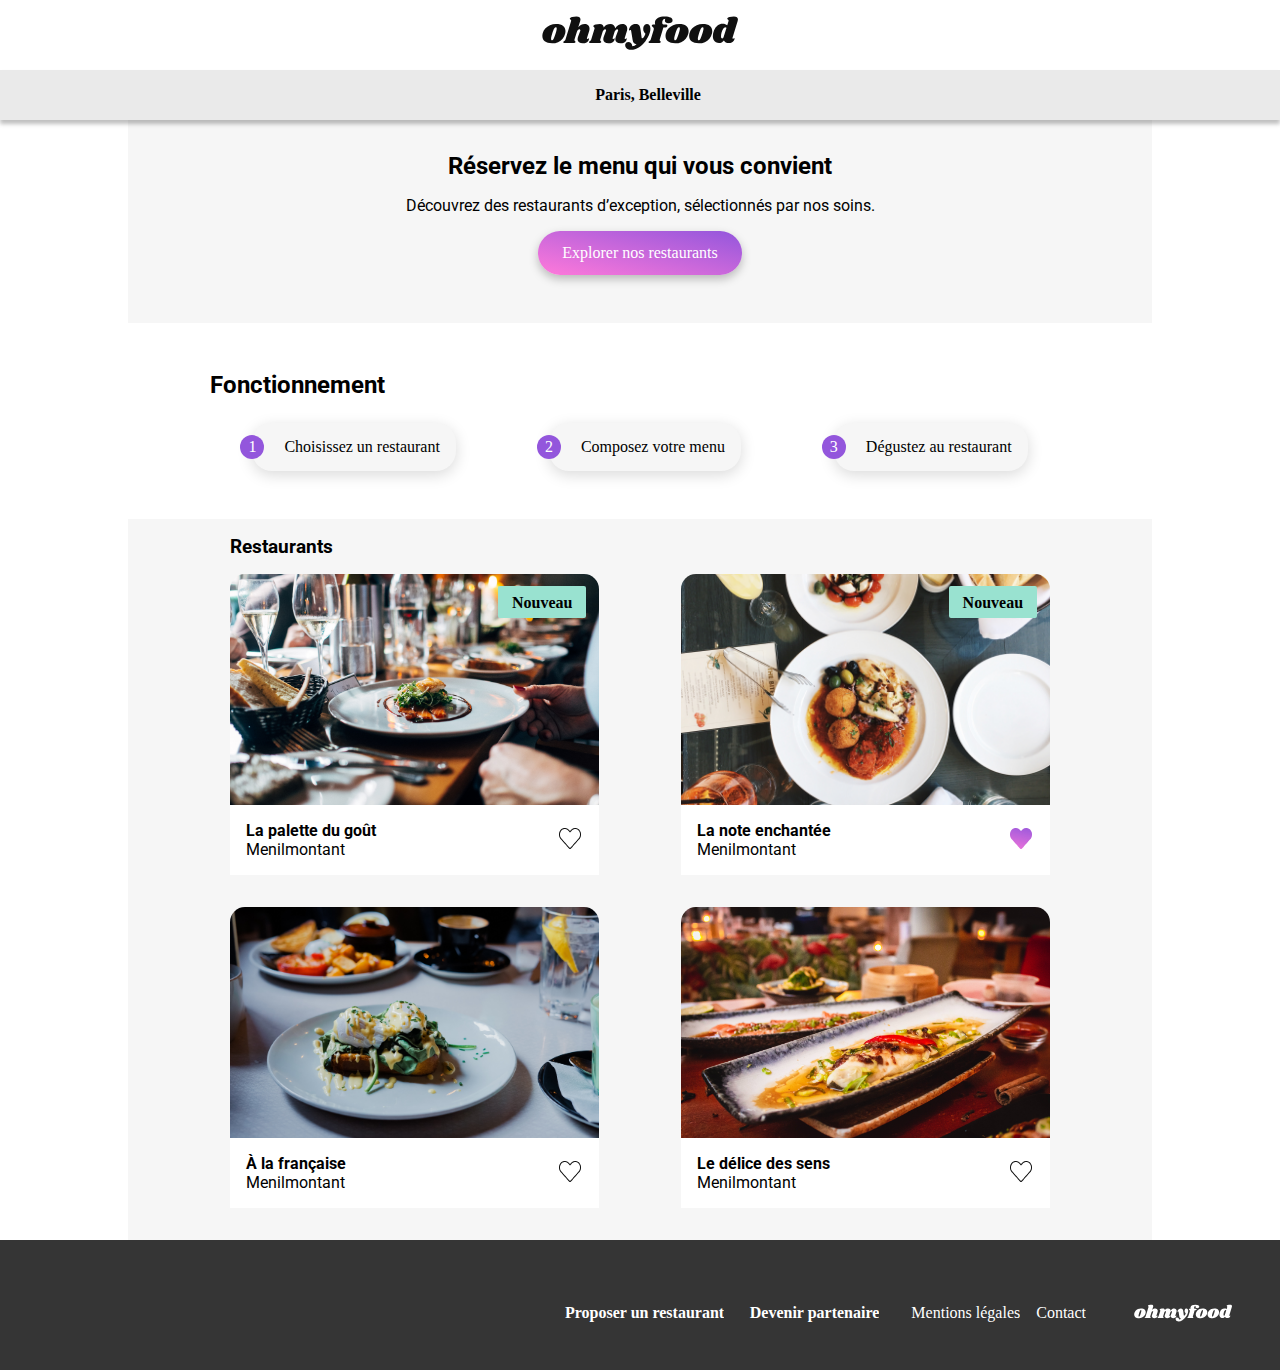
==== commit 6882c15d: "Ajout des pages menu + mise au point css" ====
--- a/index.html
+++ b/index.html
@@ -45,22 +45,22 @@
                     <div class="usage__steps">
                         <div class="usage__step">
                             <i class="fa-solid fa-mobile-screen fa-color-grey"></i>
-                            <span>Choisissez un restaurant</span>
+                            <span class="usage__texte">Choisissez un restaurant</span>
                         </div>
                         <div class="usage__step">
                             <i class="fa-solid fa-list-ul fa-color-grey"></i>
-                            <span>Composez votre menu</span>
+                            <span class="usage__texte">Composez votre menu</span>
                         </div>
                         <div class="usage__step">
                             <i class="fa-solid fa-store fa-color-red"></i>
-                            <span>Dégustez au restaurant</span>
+                            <span class="usage__texte">Dégustez au restaurant</span>
                         </div>
                     </div>
                 </div>
             </section>
             <section class="articles" id="restaurants">
                 <h1 class="articles__titre1">Restaurants</h1> 
-                <a href="./menu1.html" class="articles__a" >
+                <a href="./la_palette_du_gout.html" class="articles__a" >
                     <article class="article ">
                         <div class="badge badge__new">Nouveau</div>
                         <img src="./images/restaurants/la_palette_du_gout.jpg" alt="Plat" class="article__img">
@@ -73,7 +73,7 @@
                         </div>
                     </article>
                 </a>
-                <a href="#" class="articles__a">
+                <a href="./La_note_enchantee.html" class="articles__a">
                     <article class="article">
                         <div class="badge badge__new">Nouveau</div>
                         <img src="./images/restaurants/La_note_enchantee.jpg" alt="Plat" class="article__img">
@@ -86,7 +86,7 @@
                         </div>
                     </article>
                 </a>
-                <a href="#" class="articles__a">
+                <a href="./a_la_francaise.html" class="articles__a">
                     <article class="article">
                         <div class="badge">Nouveau</div>
                         <img src="./images/restaurants/a_la_francaise.jpg" alt="Plat" class="article__img">
@@ -99,7 +99,7 @@
                         </div>
                     </article>
                 </a>
-                <a href="#" class="articles__a">
+                <a href="./Le_delice_des_sens.html" class="articles__a">
                     <article class="article">
                         <div class="badge">Nouveau</div>
                         <img src="./images/restaurants/Le_delice_des_sens.jpg" alt="Plat" class="article__img">
--- a/CSS/styles.css
+++ b/CSS/styles.css
@@ -315,7 +315,17 @@
   width: 100%;
   padding: 3rem 1rem 3rem 1rem;
   gap: 1.5rem;
+}
+.usage__texte {
+  padding-right: 1rem;
+}
+.usage__steps {
+  display: flex;
+  flex-direction: column;
+  justify-content: center;
+  align-items: center;
   counter-reset: step_count;
+  gap: 0.5rem;
 }
 .usage__step {
   position: relative;
@@ -693,9 +703,13 @@
     justify-content: center;
     align-items: center;
     width: 100%;
+    gap: 0.5rem;
+  }
+  .usage__texte {
+    padding-right: 1rem;
   }
   .usage__step {
-    width: 40%;
+    width: auto;
   }
   .articles {
     display: flex;
@@ -768,16 +782,13 @@
     text-align: left;
   }
   .usage {
-    padding: 3rem 10%;
+    padding: 3rem 8%;
   }
   .usage__steps {
     display: flex;
     flex-direction: row;
     justify-content: space-around;
     width: 100%;
-  }
-  .usage__step {
-    width: 30%;
   }
   .footer__nav {
     display: flex;
